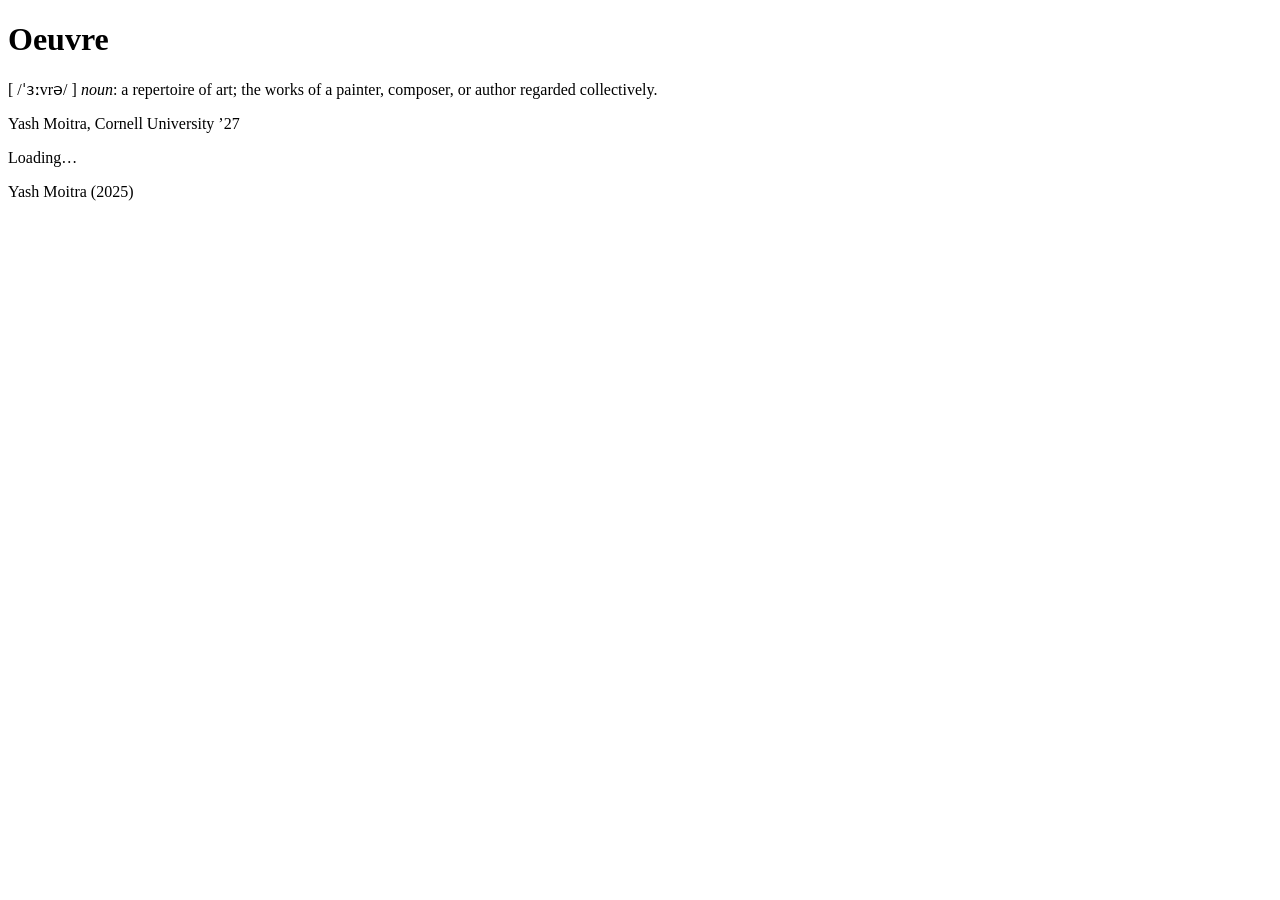
==== index.html @ 9cb56fd2 "Create index.html" ====
<!DOCTYPE html>
<html lang="en">
<head>
  <meta charset="UTF-8" />
  <meta name="viewport" content="width=device-width, initial-scale=1.0" />
  <title>Oeuvre</title>
  <meta name="description" content="Oeuvre — the collected works of Yash Moitra." />
  <link rel="stylesheet" href="./styles.css" />
  <!-- Preconnect to self for fetch calls -->
</head>
<body>
  <div id="app">
    <!-- Item / work detail view (hidden by default) -->
    <div id="itemPage" class="item-page" aria-live="polite"></div>

    <!-- Main listing view -->
    <div id="mainView" class="main-view">
      <header>
        <h1>Oeuvre</h1>
        <p class="definition">
          [ <span class="definition-pronunciation">/ˈɜːvrə/</span> ] <i>noun</i>: a repertoire of art; the works of a painter, composer, or author regarded collectively.
        </p>
        <p class="author-name">Yash Moitra, Cornell University &rsquo;27</p>
        <div class="header-line"></div>
      </header>
      <nav id="mainNav" aria-label="Category navigation"></nav>
      <main id="mainContent" aria-busy="true">Loading&hellip;</main>
      <footer>
        <p>Yash Moitra (2025)</p>
      </footer>
    </div>
  </div>

  <script src="./app.js"></script>
</body>
</html>
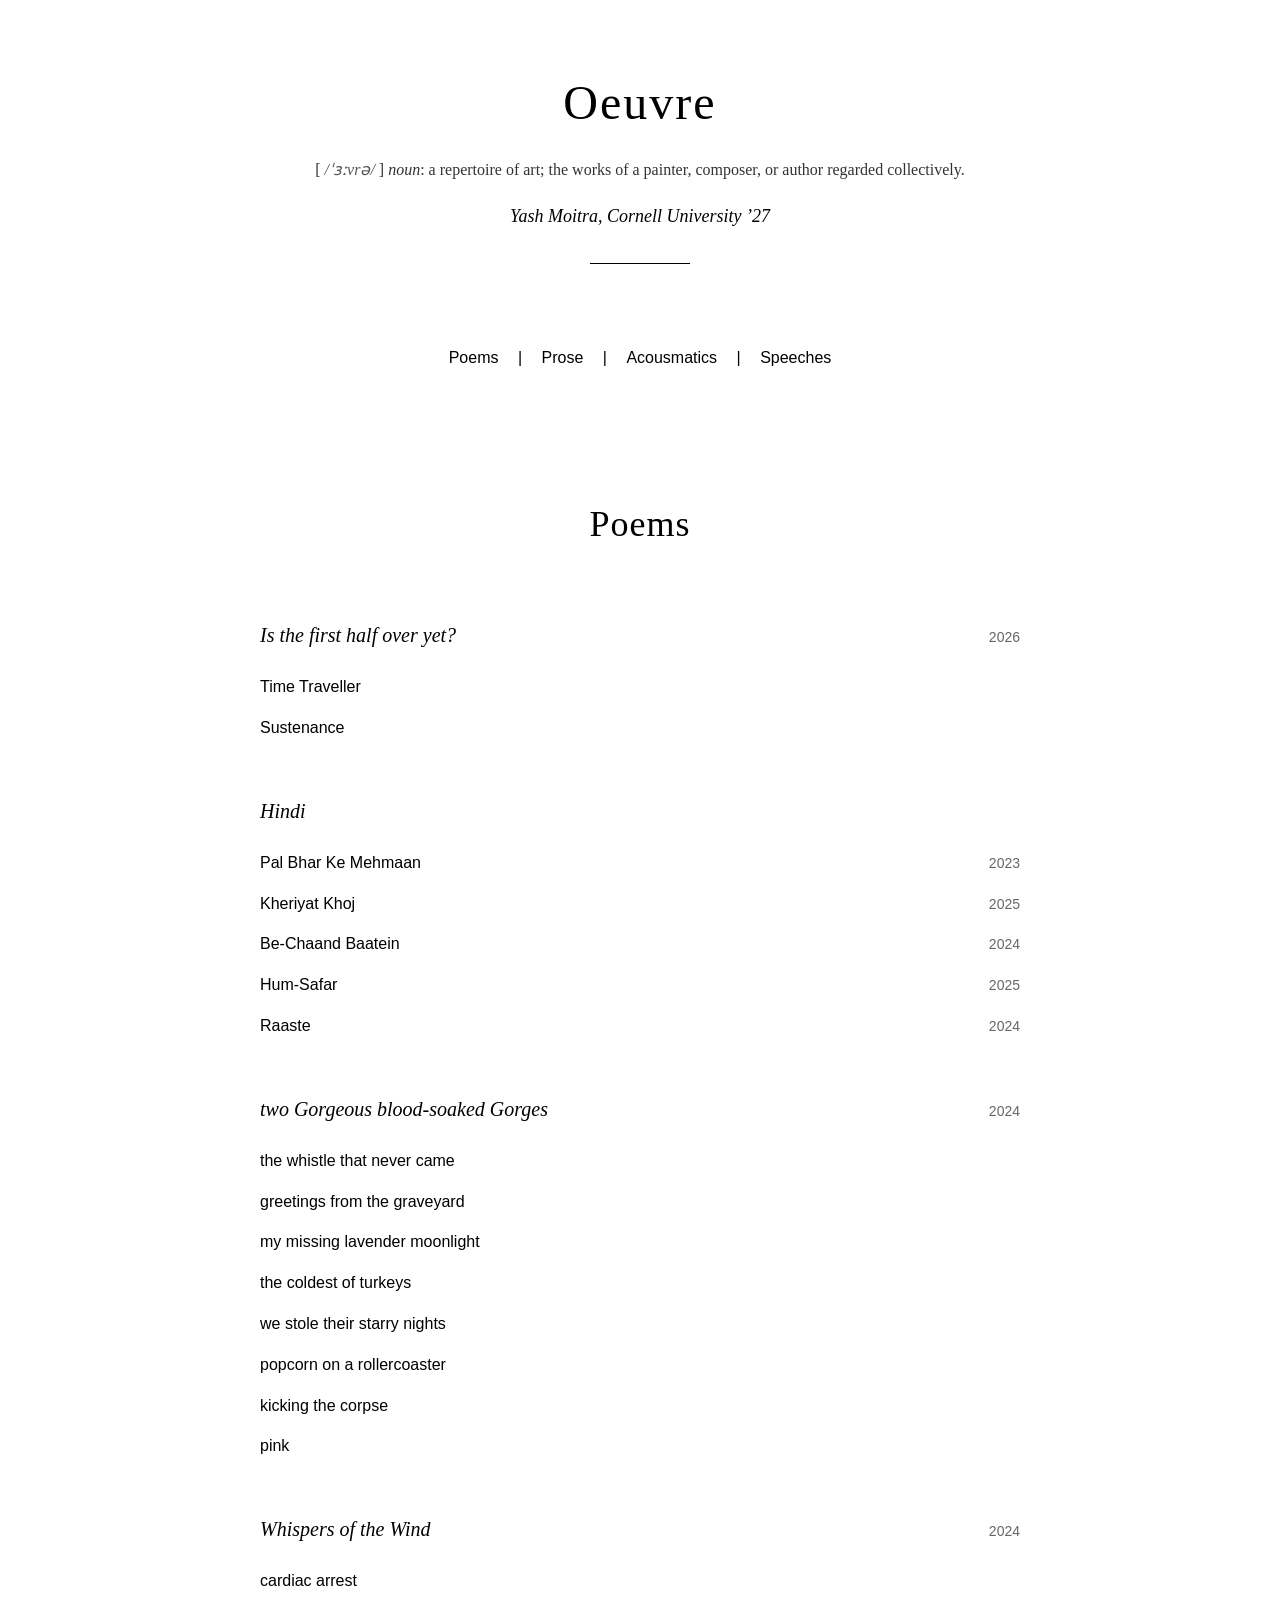
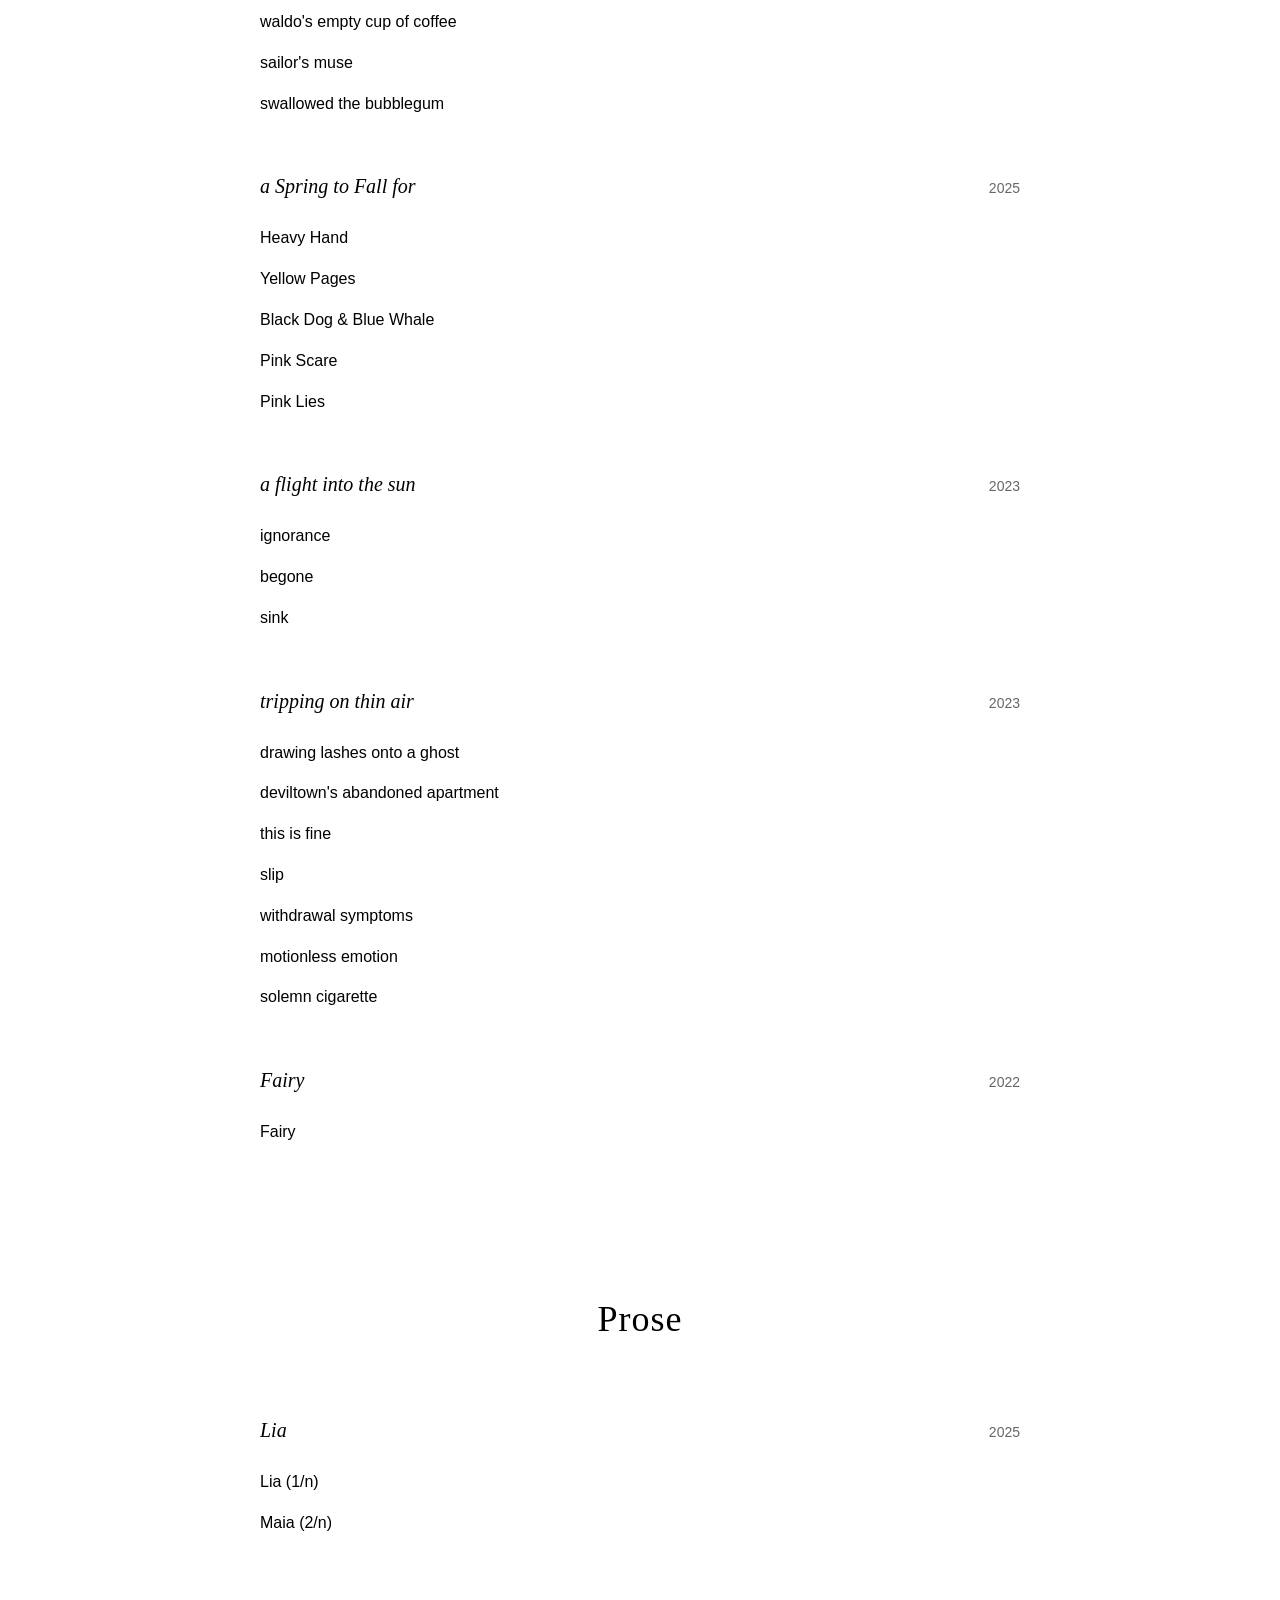
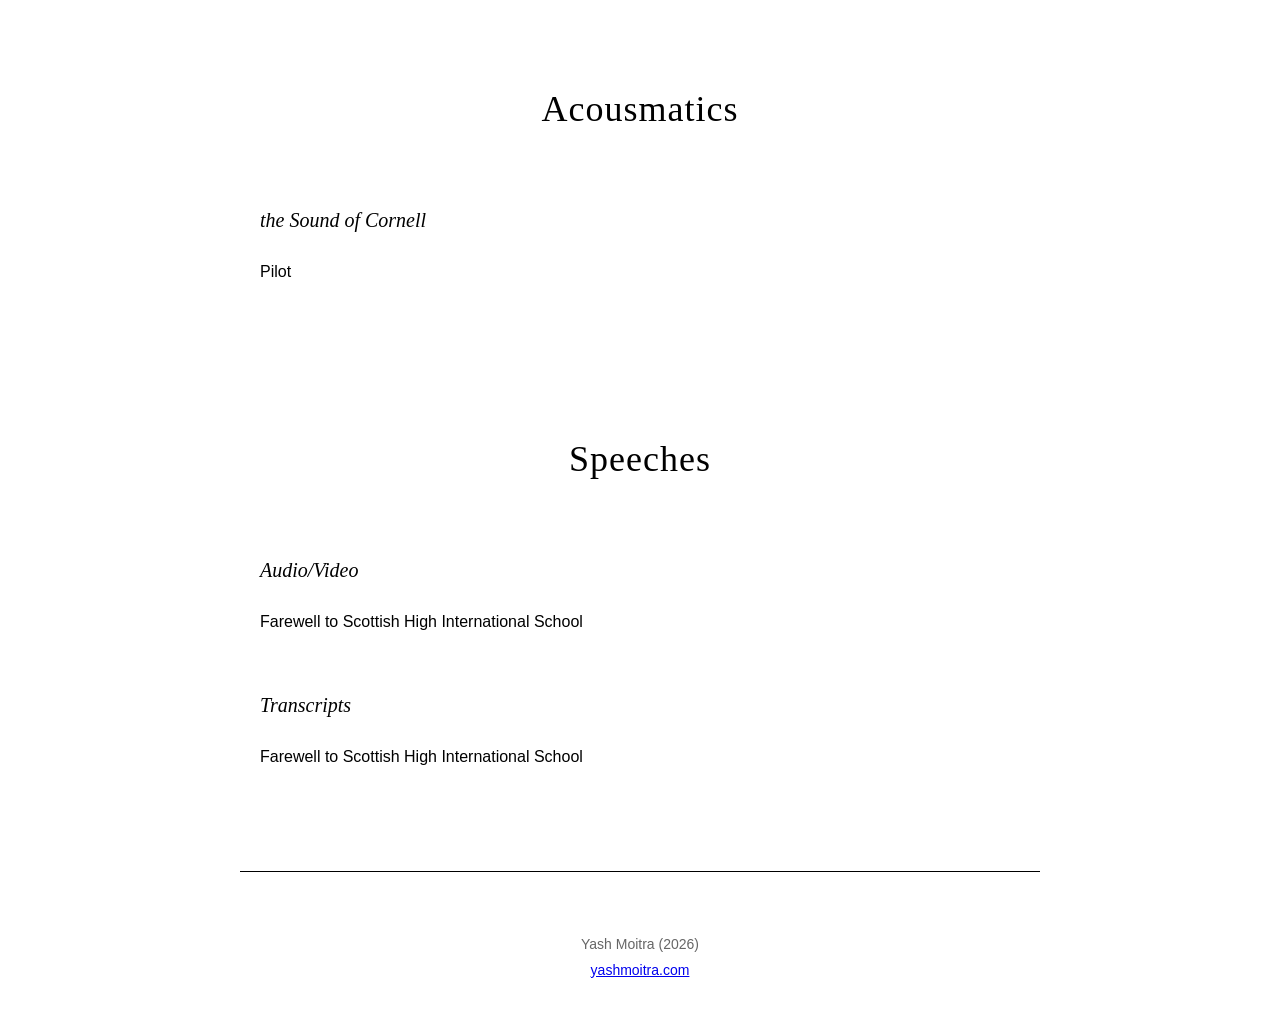
==== commit c5fdad73: "Footer: update year to 2026, add yashmoitra.com link" ====
--- a/index.html
+++ b/index.html
@@ -1,36 +1,37 @@
 <!DOCTYPE html>
 <html lang="en">
-<head>
-  <meta charset="UTF-8" />
-  <meta name="viewport" content="width=device-width, initial-scale=1.0" />
-  <title>Oeuvre</title>
-  <meta name="description" content="Oeuvre — the collected works of Yash Moitra." />
-  <link rel="stylesheet" href="./styles.css" />
-  <!-- Preconnect to self for fetch calls -->
-</head>
-<body>
-  <div id="app">
-    <!-- Item / work detail view (hidden by default) -->
-    <div id="itemPage" class="item-page" aria-live="polite"></div>
+  <head>
+    <meta charset="UTF-8" />
+    <meta name="viewport" content="width=device-width, initial-scale=1.0" />
+    <title>Oeuvre</title>
+    <meta name="description" content="Oeuvre — the collected works of Yash Moitra." />
+    <link rel="stylesheet" href="./styles.css" />
+    <!-- Preconnect to self for fetch calls -->
+  </head>
+  <body>
+    <div id="app">
+      <!-- Item / work detail view (hidden by default) -->
+      <div id="itemPage" class="item-page" aria-live="polite"></div>
 
-    <!-- Main listing view -->
-    <div id="mainView" class="main-view">
-      <header>
-        <h1>Oeuvre</h1>
-        <p class="definition">
-          [ <span class="definition-pronunciation">/ˈɜːvrə/</span> ] <i>noun</i>: a repertoire of art; the works of a painter, composer, or author regarded collectively.
-        </p>
-        <p class="author-name">Yash Moitra, Cornell University &rsquo;27</p>
-        <div class="header-line"></div>
-      </header>
-      <nav id="mainNav" aria-label="Category navigation"></nav>
-      <main id="mainContent" aria-busy="true">Loading&hellip;</main>
-      <footer>
-        <p>Yash Moitra (2025)</p>
-      </footer>
+      <!-- Main listing view -->
+      <div id="mainView" class="main-view">
+        <header>
+          <h1>Oeuvre</h1>
+          <p class="definition">
+            [ <span class="definition-pronunciation">/ˈɜːvrə/</span> ] <i>noun</i>: a repertoire of art; the works of a painter, composer, or author regarded collectively.
+          </p>
+          <p class="author-name">Yash Moitra, Cornell University &rsquo;27</p>
+          <div class="header-line"></div>
+        </header>
+        <nav id="mainNav" aria-label="Category navigation"></nav>
+        <main id="mainContent" aria-busy="true">Loading&hellip;</main>
+        <footer>
+          <p>Yash Moitra (2026)</p>
+          <p class="footer-site"><a href="https://yashmoitra.com">yashmoitra.com</a></p>
+        </footer>
+      </div>
     </div>
-  </div>
 
-  <script src="./app.js"></script>
-</body>
+    <script src="./app.js"></script>
+  </body>
 </html>
--- a/styles.css
+++ b/styles.css
@@ -0,0 +1,186 @@
+*, *::before, *::after { margin: 0; padding: 0; box-sizing: border-box; }
+
+html { scroll-behavior: smooth; font-size: 16px; }
+
+body {
+  background: #fff;
+  color: #000;
+  font-family: Arial, Helvetica, sans-serif;
+  line-height: 1.8;
+}
+
+/* ===== Layout ===== */
+.container, .main-view > * { max-width: 800px; margin: 0 auto; padding: 0 20px; }
+
+.main-view > header { padding: 60px 20px 40px; text-align: center; max-width: 800px; margin: 0 auto; }
+.main-view > nav    { padding: 40px 20px 60px; text-align: center; max-width: 800px; margin: 0 auto; }
+.main-view > main   { padding: 20px 20px 0;  max-width: 800px; margin: 0 auto; }
+.main-view > footer { padding: 60px 20px 40px; max-width: 800px; margin: 0 auto; }
+
+/* ===== Header ===== */
+h1 {
+  font-family: Georgia, 'Times New Roman', serif;
+  font-size: 48px;
+  font-weight: normal;
+  margin-bottom: 20px;
+  letter-spacing: 2px;
+}
+
+.header-line { width: 100px; height: 1px; background: #000; margin: 0 auto; }
+
+.definition {
+  font-family: Georgia, 'Times New Roman', serif;
+  font-size: 16px;
+  color: #333;
+  margin-top: -10px;
+  margin-bottom: 15px;
+}
+.definition-pronunciation { font-style: italic; color: #555; }
+
+.author-name {
+  font-family: Georgia, 'Times New Roman', serif;
+  font-size: 18px;
+  font-style: italic;
+  color: #000;
+  margin: 15px 0 30px;
+}
+
+/* ===== Navigation ===== */
+nav a {
+  color: #000;
+  text-decoration: none;
+  font-size: 16px;
+  margin: 0 15px;
+  transition: opacity .15s ease;
+}
+nav a:hover { text-decoration: underline; }
+
+/* ===== Category sections ===== */
+section { margin-bottom: 100px; padding-top: 40px; }
+
+.category-heading {
+  font-family: Georgia, 'Times New Roman', serif;
+  font-size: 36px;
+  font-weight: normal;
+  margin-bottom: 60px;
+  text-align: center;
+  letter-spacing: 1px;
+}
+
+.subsection { margin-bottom: 50px; }
+.subsection-title {
+  display: flex;
+  justify-content: space-between;
+  align-items: baseline;
+  gap: 24px;
+  font-family: Georgia, 'Times New Roman', serif;
+  font-size: 20px;
+  font-weight: normal;
+  margin-bottom: 20px;
+  font-style: italic;
+}
+.subsection-date {
+  font-family: Arial, Helvetica, sans-serif;
+  font-style: normal;
+  font-size: 14px;
+  color: #666;
+  white-space: nowrap;
+}
+
+/* ===== Work list ===== */
+.work-list { list-style: none; padding: 0; }
+.work-item { display: flex; justify-content: space-between; align-items: baseline; gap: 24px; margin-bottom: 12px; }
+.work-item a { color: #000; text-decoration: none; transition: opacity .15s ease; }
+.work-item a:hover { text-decoration: underline; }
+.work-year { color: #666; font-size: 14px; margin-left: 8px; white-space: nowrap; }
+
+/* ===== Item / detail page ===== */
+.item-page { display: none; }
+.item-page.active { display: block; max-width: 800px; margin: 0 auto; padding: 40px 20px 80px; }
+
+.main-view.hidden { display: none; }
+
+.back-link {
+  display: inline-block;
+  color: #000;
+  text-decoration: none;
+  font-size: 14px;
+  margin-bottom: 40px;
+}
+.back-link:hover { text-decoration: underline; }
+
+.item-title {
+  font-family: Georgia, 'Times New Roman', serif;
+  font-size: 42px;
+  font-weight: normal;
+  margin-bottom: 20px;
+  letter-spacing: 1px;
+}
+
+.item-date { font-size: 16px; color: #666; font-style: italic; margin-bottom: 40px; }
+
+.item-content {
+  margin-top: 60px;
+  line-height: 2;
+  font-family: Georgia, 'Times New Roman', serif;
+}
+.item-content p { margin-bottom: 20px; }
+.poem-line { margin-bottom: 8px; font-family: Georgia, 'Times New Roman', serif; }
+
+/* metadata strip */
+.item-metadata-section {
+  margin-top: 60px;
+  padding-top: 40px;
+  border-top: 1px solid #ccc;
+}
+.item-meta { font-size: 14px; color: #666; margin-bottom: 8px; }
+
+/* prev / next nav */
+.item-page-nav {
+  display: flex;
+  justify-content: space-between;
+  align-items: center;
+  text-align: center;
+  margin: 80px 0 40px;
+  padding: 40px 0;
+  border-top: 1px solid #ccc;
+}
+.item-page-nav a { font-size: 16px; text-decoration: none; color: #000; }
+.item-page-nav a:hover { text-decoration: underline; }
+.nav-placeholder { width: 80px; display: inline-block; }
+
+/* footnotes */
+.footnotes { margin-top: 60px; padding-top: 40px; border-top: 1px solid #ccc; }
+.footnotes h4 {
+  font-family: Georgia, 'Times New Roman', serif;
+  font-size: 24px;
+  font-weight: normal;
+  margin-bottom: 20px;
+}
+.footnote { font-size: 14px; color: #666; margin-bottom: 12px; line-height: 1.6; }
+
+/* loading / skeleton */
+.loading { color: #999; font-style: italic; padding: 60px 0; text-align: center; }
+
+/* footer */
+footer {
+  text-align: center;
+  padding: 60px 0 40px;
+  font-size: 14px;
+  color: #666;
+  border-top: 1px solid #000;
+  margin-top: 80px;
+}
+
+/* ===== Responsive ===== */
+@media (max-width: 600px) {
+  h1 { font-size: 36px; }
+  .category-heading { font-size: 28px; }
+  .item-title { font-size: 32px; }
+  nav a { display: inline-block; margin: 8px 10px; font-size: 14px; }
+
+  /* stack prev / back / next vertically so long titles don't get cramped */
+  .item-page-nav { flex-direction: column; gap: 22px; margin: 60px 0 20px; }
+  .item-page-nav > * { width: 100%; }
+  .item-page-nav .nav-placeholder { display: none; }
+}
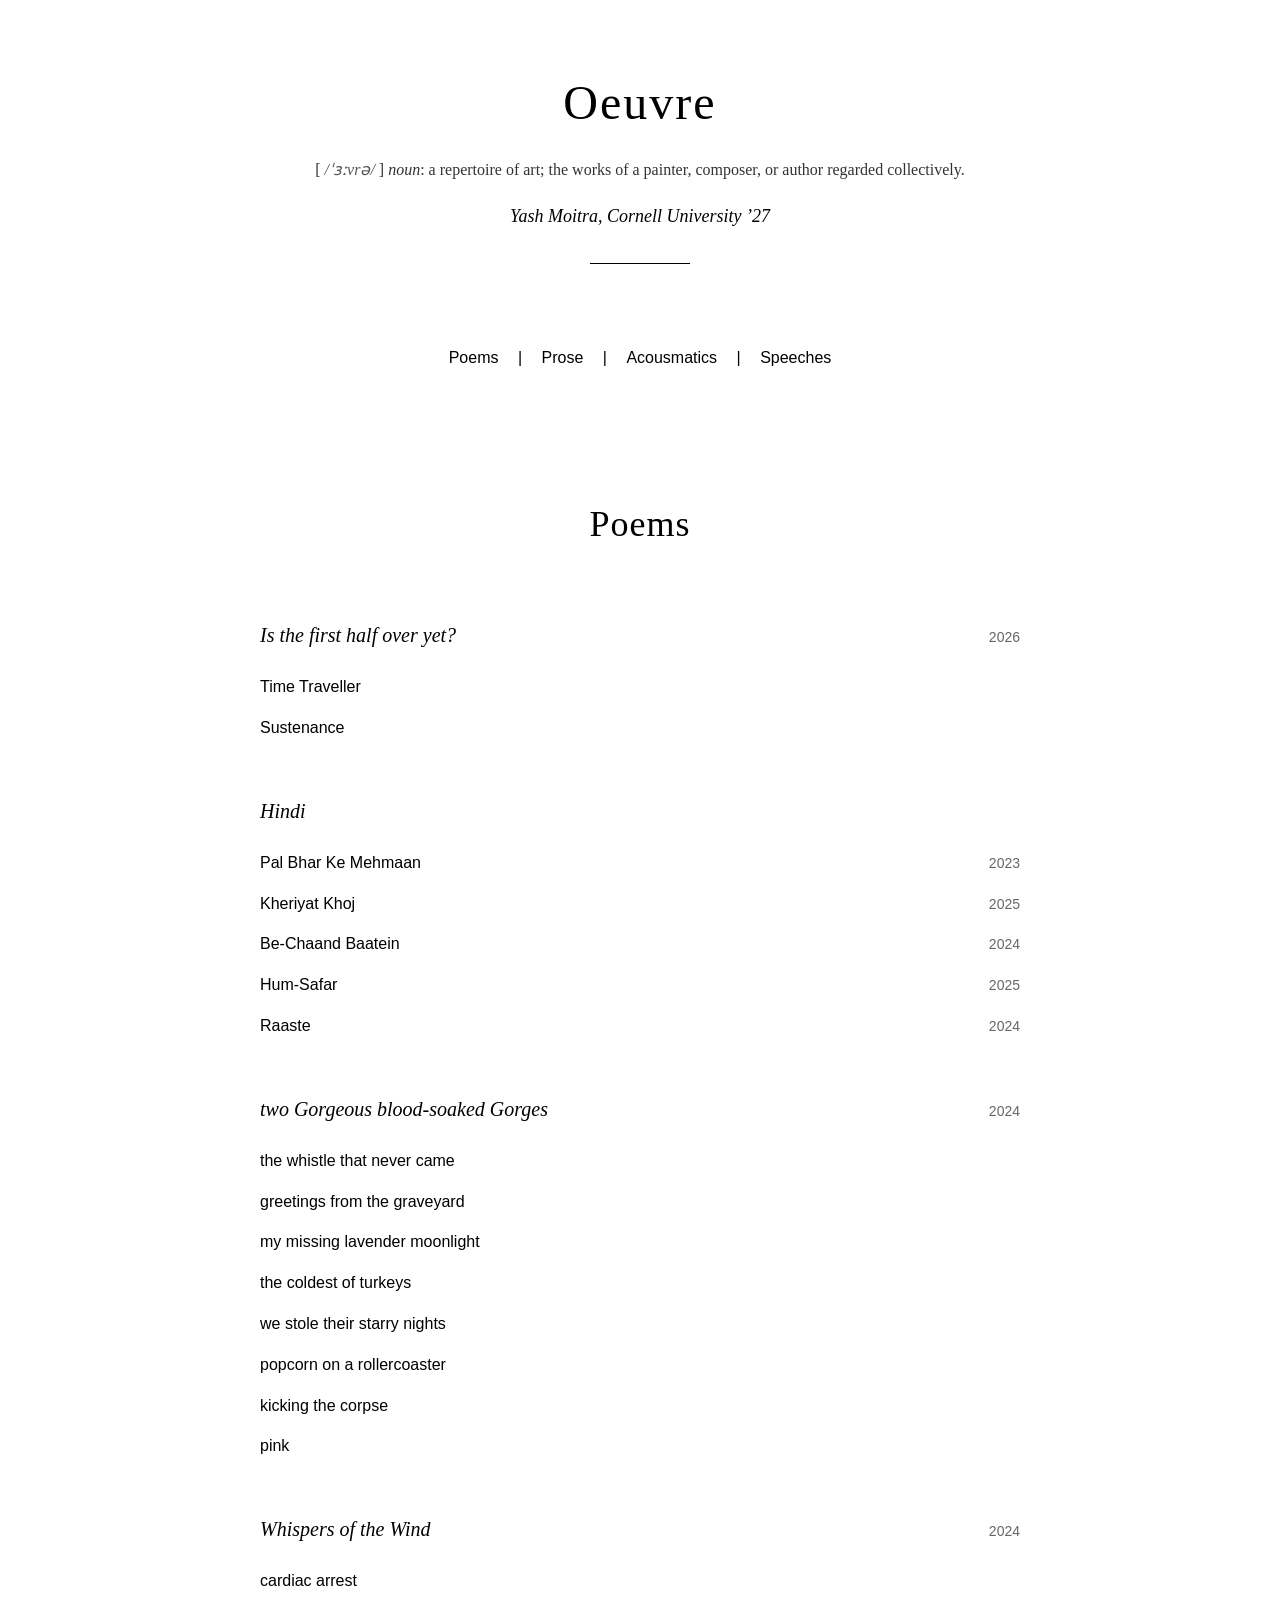
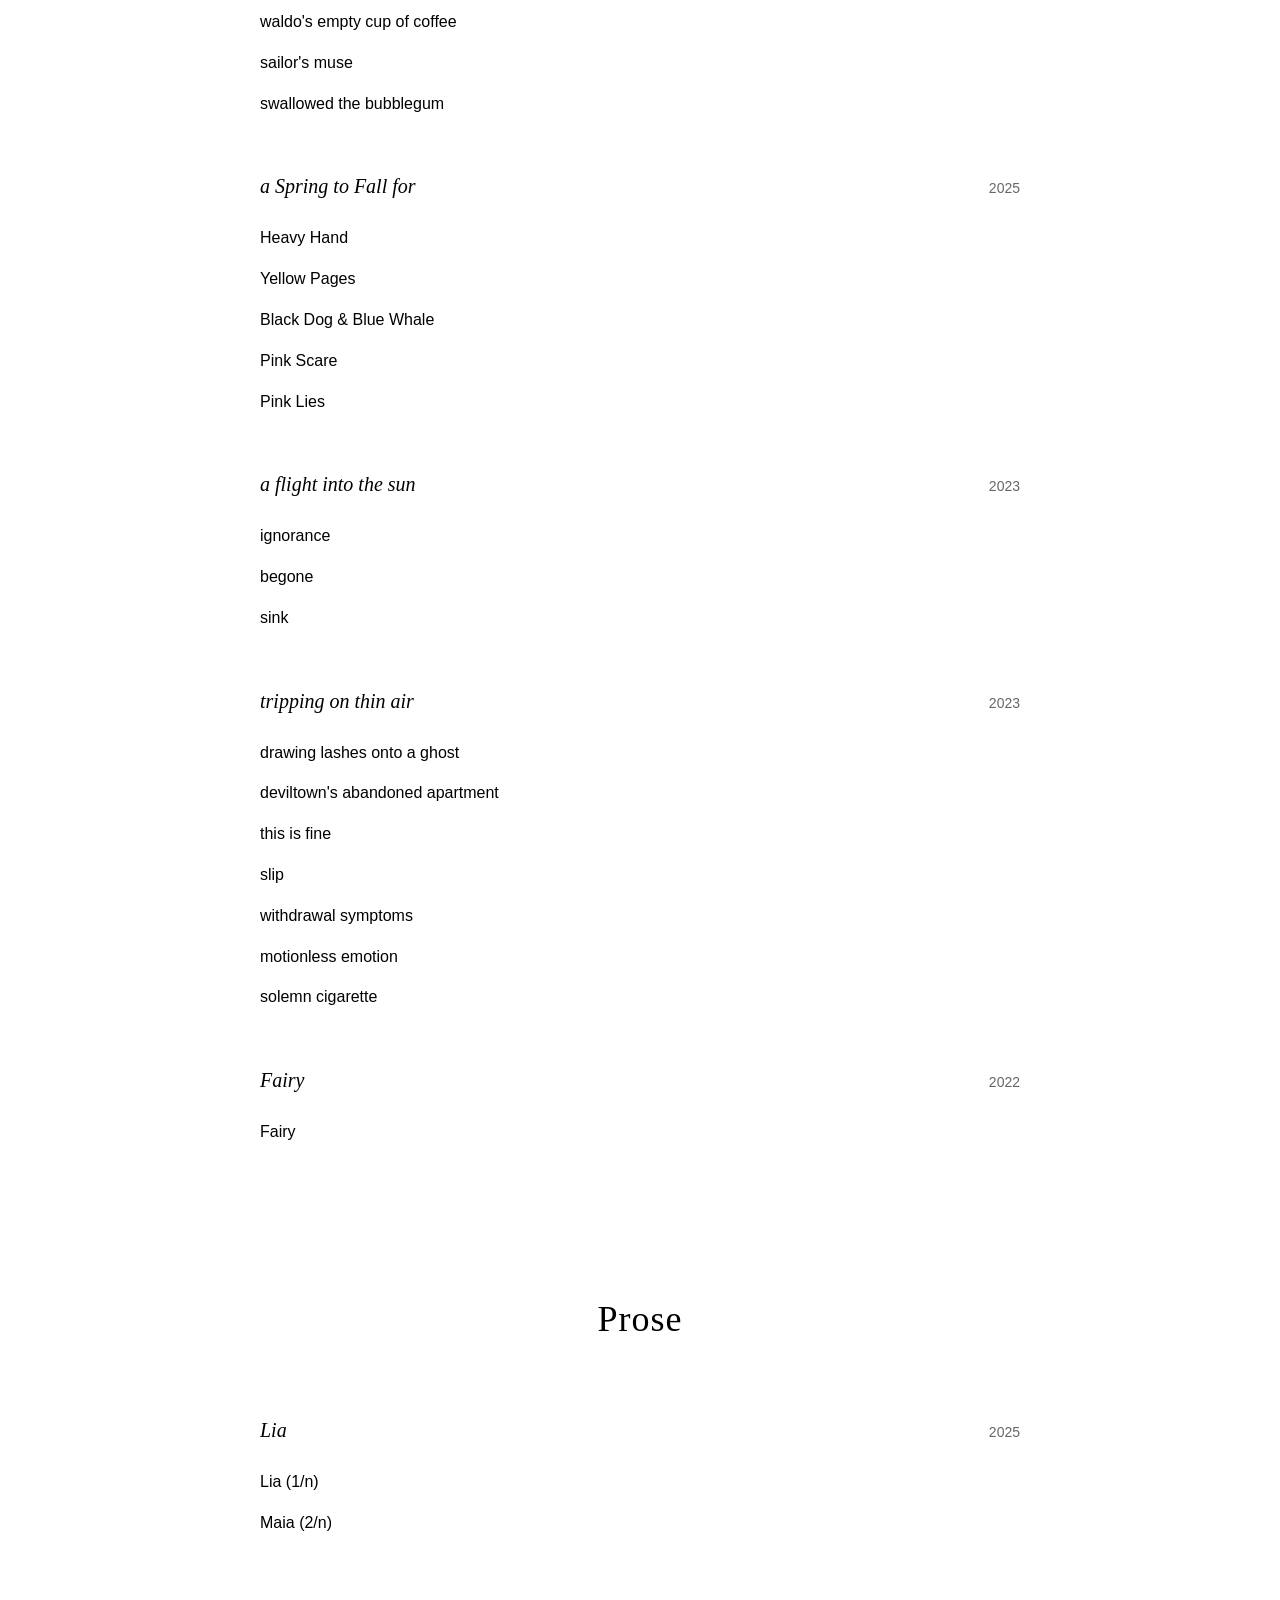
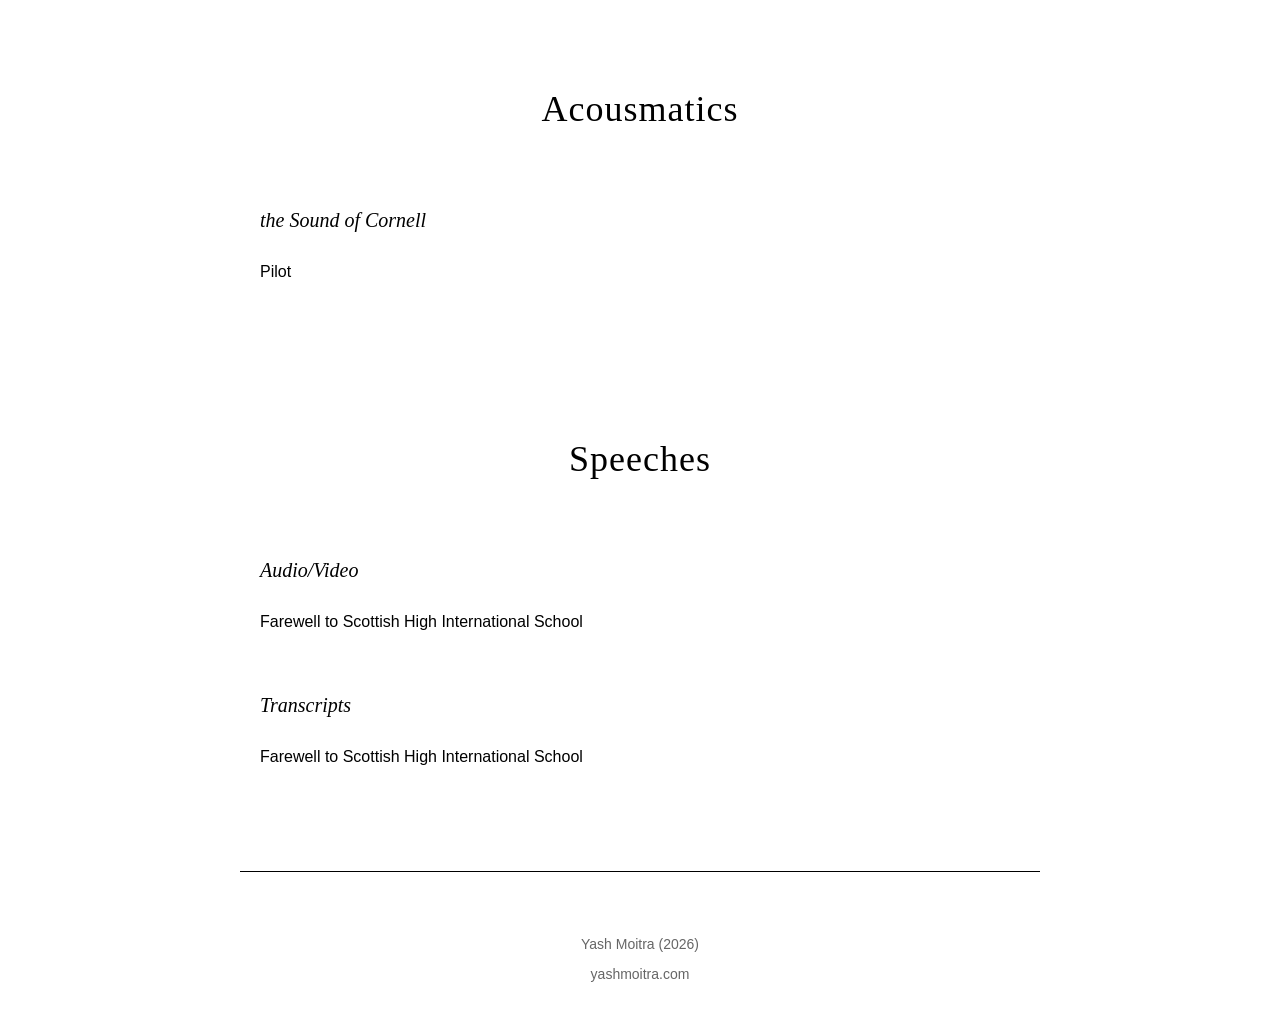
==== commit ab473b68: "Footer: auto-updating year, open site link in new tab" ====
--- a/index.html
+++ b/index.html
@@ -1,37 +1,40 @@
 <!DOCTYPE html>
 <html lang="en">
-  <head>
-    <meta charset="UTF-8" />
-    <meta name="viewport" content="width=device-width, initial-scale=1.0" />
-    <title>Oeuvre</title>
-    <meta name="description" content="Oeuvre — the collected works of Yash Moitra." />
-    <link rel="stylesheet" href="./styles.css" />
-    <!-- Preconnect to self for fetch calls -->
-  </head>
-  <body>
-    <div id="app">
-      <!-- Item / work detail view (hidden by default) -->
-      <div id="itemPage" class="item-page" aria-live="polite"></div>
+<head>
+  <meta charset="UTF-8" />
+  <meta name="viewport" content="width=device-width, initial-scale=1.0" />
+  <title>Oeuvre</title>
+  <meta name="description" content="Oeuvre — the collected works of Yash Moitra." />
+  <link rel="stylesheet" href="./styles.css" />
+  <!-- Preconnect to self for fetch calls -->
+</head>
+<body>
+  <div id="app">
+    <!-- Item / work detail view (hidden by default) -->
+    <div id="itemPage" class="item-page" aria-live="polite"></div>
 
-      <!-- Main listing view -->
-      <div id="mainView" class="main-view">
-        <header>
-          <h1>Oeuvre</h1>
-          <p class="definition">
-            [ <span class="definition-pronunciation">/ˈɜːvrə/</span> ] <i>noun</i>: a repertoire of art; the works of a painter, composer, or author regarded collectively.
-          </p>
-          <p class="author-name">Yash Moitra, Cornell University &rsquo;27</p>
-          <div class="header-line"></div>
-        </header>
-        <nav id="mainNav" aria-label="Category navigation"></nav>
-        <main id="mainContent" aria-busy="true">Loading&hellip;</main>
-        <footer>
-          <p>Yash Moitra (2026)</p>
-          <p class="footer-site"><a href="https://yashmoitra.com">yashmoitra.com</a></p>
-        </footer>
-      </div>
+    <!-- Main listing view -->
+    <div id="mainView" class="main-view">
+      <header>
+        <h1>Oeuvre</h1>
+        <p class="definition">
+          [ <span class="definition-pronunciation">/ˈɜːvrə/</span> ] <i>noun</i>: a repertoire of art; the works of a painter, composer, or author regarded collectively.
+        </p>
+        <p class="author-name">Yash Moitra, Cornell University &rsquo;27</p>
+        <div class="header-line"></div>
+      </header>
+      <nav id="mainNav" aria-label="Category navigation"></nav>
+      <main id="mainContent" aria-busy="true">Loading&hellip;</main>
+      <footer>
+        <p>Yash Moitra (<span id="footerYear">2026</span>)</p>
+        <p class="footer-site"><a href="https://yashmoitra.com" target="_blank" rel="noopener">yashmoitra.com</a></p>
+      </footer>
     </div>
+  </div>
 
-    <script src="./app.js"></script>
-  </body>
+  <script src="./app.js"></script>
+  <script>
+    document.getElementById("footerYear").textContent = new Date().getFullYear();
+  </script>
+</body>
 </html>
--- a/styles.css
+++ b/styles.css
@@ -172,6 +172,10 @@
   margin-top: 80px;
 }
 
+footer a { color: #666; text-decoration: none; }
+footer a:hover { color: #000; text-decoration: underline; }
+.footer-site { margin-top: 4px; }
+
 /* ===== Responsive ===== */
 @media (max-width: 600px) {
   h1 { font-size: 36px; }
